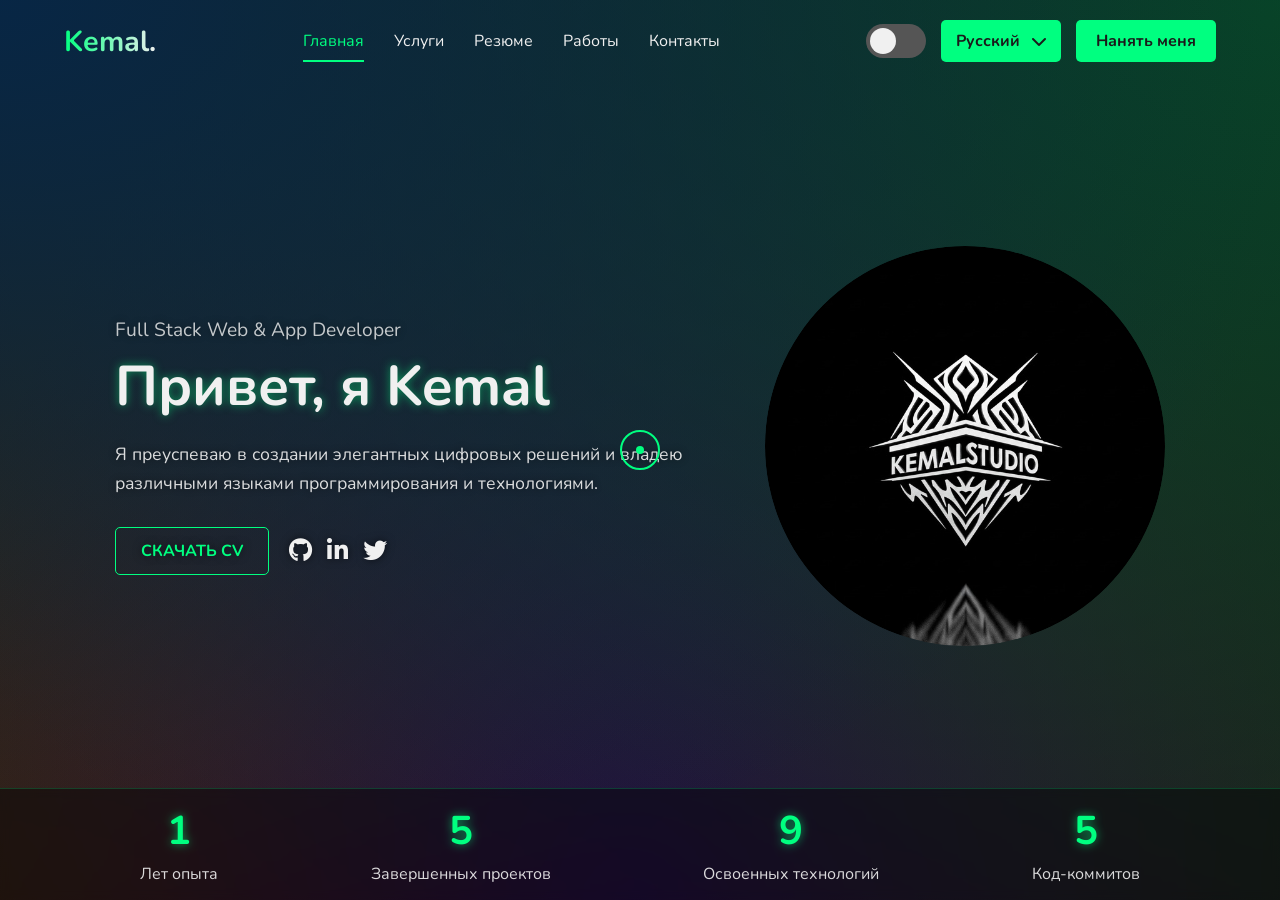
==== index.html @ 7f377d28 "1.46" ====
<!DOCTYPE html>
<html lang="ru">

<head>
    <meta charset="UTF-8">
    <meta name="viewport" content="width=device-width, initial-scale=1.0">
    <title data-i18n-key="page_title">Kemal Portfolio</title>
    <link rel="stylesheet" href="index.css">
    <link rel="stylesheet" href="https://cdnjs.cloudflare.com/ajax/libs/font-awesome/6.0.0-beta3/css/all.min.css">
    <link rel="stylesheet" href="https://cdn.jsdelivr.net/gh/devicons/devicon@v2.15.1/devicon.min.css">
</head>

<body class="dark-theme">

    <!-- Элемент для анимации пер   -->
    <div id="page-transition-overlay">
        <div class="loader"></div>
    </div>

    <div class="cursor-dot"></div>
    <div class="cursor-outline"></div>
    <header class="header">
        <div class="logo">
            Kemal.
        </div>
        <nav class="nav">
            <ul>
                <li><a href="#home" data-i18n-key="nav_home"></a></li>
                <li><a href="#services" data-i18n-key="nav_services"></a></li>
                <li><a href="#resume" data-i18n-key="nav_resume"></a></li>
                <li><a href="#work" data-i18n-key="nav_work"></a></li>
                <li><a href="#contact" data-i18n-key="nav_contact"></a></li>
            </ul>
        </nav>
        <div class="header-actions">
            <label class="theme-switch" for="theme-toggle-checkbox">
                <input type="checkbox" id="theme-toggle-checkbox" aria-label="Toggle theme">
                <span class="slider round"></span>
            </label>
            <div class="language-selector custom-language-selector">
                <div class="selected-language">
                    <span id="selected-lang-text">Русский</span>
                    <i class="fas fa-chevron-down arrow"></i>
                </div>
                <div class="language-options">
                    <div class="language-option" data-value="ru">Русский</div>
                    <div class="language-option" data-value="en">English</div>
                    <div class="language-option" data-value="tk">Türkmen</div>
                </div>
            </div>
            <select id="language-switcher" style="display: none;">
                <option value="ru">Русский</option>
                <option value="en">English</option>
                <option value="tk">Türkmen</option>
            </select>
            <button class="hire-me-btn" data-i18n-key="hire_me_btn"></button>
        </div>
    </header>

    <div id="content-wrapper">
        <!-- Home Section -->
        <section id="home" class="page-section active">
            <div class="hero-content">
                <p class="subtitle" data-i18n-key="home_subtitle"></p>
                <h1 class="title" data-i18n-key="home_title_part1">
                    <br><span class="highlight" data-i18n-key="home_title_part2"></span>
                </h1>
                <p class="description" data-i18n-key="home_description"></p>
                <div class="cta-links">
                    <a href="#" class="btn download-cv" data-i18n-key="download_cv_btn">
                        <i class="fas fa-download"></i>
                    </a>
                    <div class="social-icons">
                        <a href="#" aria-label="Github"><i class="fab fa-github"></i></a>
                        <a href="#" aria-label="LinkedIn"><i class="fab fa-linkedin-in"></i></a>
                        <a href="#" aria-label="Twitter"><i class="fab fa-twitter"></i></a>
                    </div>
                </div>
            </div>
            <div class="hero-image-container">
                <div class="rotating-border"></div>
                <div class="rotating-border-inner"></div>
                <img src="/images/Kemalstudio.jpg" alt="Атаев Кемал" class="hero-image">
            </div>
        </section>

        <!-- Stats Section -->
        <section class="stats-section">
            <div class="stat-item">
                <span class="stat-number" data-target="1">0</span>
                <span class="stat-label" data-i18n-key="stats_years_experience"></span>
            </div>
            <div class="stat-item">
                <span class="stat-number" data-target="9">0</span>
                <span class="stat-label" data-i18n-key="stats_projects_completed"></span>
            </div>
            <div class="stat-item">
                <span class="stat-number" data-target="18">0</span>
                <span class="stat-label" data-i18n-key="stats_technologies_mastered"></span>
            </div>
            <div class="stat-item">
                <span class="stat-number" data-target="9">0</span>
                <span class="stat-label" data-i18n-key="stats_code_commits"></span>
            </div>
        </section>

        <!-- Services Section -->
        <section id="services" class="page-section">
            <h2 class="section-title" data-i18n-key="my_skills_title"></h2>
            <div class="services-grid">
                <div class="service-card">
                    <div class="service-header">
                        <span class="service-number">01</span>
                        <div class="service-icon-wrapper">
                            <i class="fas fa-arrow-right service-arrow"></i>
                            <i class="fas fa-circle service-circle"></i>
                        </div>
                    </div>
                    <h3 class="service-title" data-i18n-key="service_frontend_dev_title"></h3>
                    <p class="service-description" data-i18n-key="service_frontend_dev_description"></p>
                </div>
                <div class="service-card">
                    <div class="service-header">
                        <span class="service-number">02</span>
                        <div class="service-icon-wrapper">
                            <i class="fas fa-arrow-right service-arrow"></i>
                            <i class="fas fa-circle service-circle"></i>
                        </div>
                    </div>
                    <h3 class="service-title" data-i18n-key="service_backend_dev_title"></h3>
                    <p class="service-description" data-i18n-key="service_backend_dev_description"></p>
                </div>
                <div class="service-card">
                    <div class="service-header">
                        <span class="service-number">03</span>
                        <div class="service-icon-wrapper">
                            <i class="fas fa-arrow-right service-arrow"></i>
                            <i class="fas fa-circle service-circle"></i>
                        </div>
                    </div>
                    <h3 class="service-title" data-i18n-key="service_app_dev_title"></h3>
                    <p class="service-description" data-i18n-key="service_app_dev_description"></p>
                </div>
            </div>
        </section>

        <!-- Resume Section -->
        <section id="resume" class="page-section">
            <div class="resume-content">
                <div class="resume-sidebar">
                    <h2 class="sidebar-title" data-i18n-key="resume_why_hire_me_title"></h2>
                    <p class="sidebar-description" data-i18n-key="resume_why_hire_me_description"></p>
                    <div class="resume-tabs">
                        <button class="resume-tab-btn active" data-tab="experience"
                            data-i18n-key="resume_tab_experience"></button>
                        <button class="resume-tab-btn" data-tab="education"
                            data-i18n-key="resume_tab_education"></button>
                        <button class="resume-tab-btn" data-tab="skills" data-i18n-key="resume_tab_skills"></button>
                        <button class="resume-tab-btn" data-tab="about" data-i18n-key="resume_tab_about_me"></button>
                    </div>
                </div>
                <div class="resume-details">
                    <h2 class="details-title" data-i18n-key="resume_experience_title"></h2>
                    <p class="details-description" data-i18n-key="resume_experience_description"></p>
                    <div id="experience-content" class="tab-content active">
                        <div class="timeline">
                            <div class="timeline-item">
                                <span class="timeline-date">2024</span>
                                <h3 class="timeline-title" data-i18n-key="exp_frontend_dev_title"></h3>
                                <p class="timeline-company" data-i18n-key="exp_frontend_dev_company"></p>
                            </div>
                            <div class="timeline-item">
                                <span class="timeline-date">2024 - 2025</span>
                                <h3 class="timeline-title" data-i18n-key="exp_backend_dev_title"></h3>
                                <p class="timeline-company" data-i18n-key="exp_backend_dev_company"></p>
                            </div>
                            <div class="timeline-item">
                                <span class="timeline-date">2025</span>
                                <h3 class="timeline-title" data-i18n-key="exp_fullstack_dev_title"></h3>
                                <p class="timeline-company" data-i18n-key="exp_fullstack_dev_company"></p>
                            </div>
                        </div>
                    </div>
                    <div id="education-content" class="tab-content">
                        <div class="timeline">
                        </div>
                    </div>
                    <div id="skills-content" class="tab-content">
                        <section class="tech-stack-section">
                            <details open>
                                <summary data-i18n-key="skills_frontend">
                                    <i class="fas fa-caret-down"></i> Frontend Development
                                </summary>
                                <div class="badges-container">
                                    <span class="tech-badge html-badge"><i class="devicon-html5-plain"></i> HTML5</span>
                                    <span class="tech-badge css-badge"><i class="devicon-css3-plain"></i> CSS3</span>
                                    <span class="tech-badge sass-badge"><i class="devicon-sass-original"></i> Sass</span>
                                    <span class="tech-badge js-badge"><i class="devicon-javascript-plain"></i> JavaScript</span>
                                    <span class="tech-badge jquery-badge"><i class="devicon-jquery-plain"></i> jQuery</span>
                                    <span class="tech-badge bootstrap-badge"><i class="devicon-bootstrap-plain"></i> Bootstrap</span>
                                    <span class="tech-badge chartjs-badge">Chart.js</span>
                                    <span class="tech-badge alpinejs-badge"><i class="devicon-alpinejs-original"></i> Alpine.js</span>
                                </div>
                            </details>

                            <details open>
                                <summary data-i18n-key="skills_backend">
                                    <i class="fas fa-caret-down"></i> Backend & Databases
                                </summary>
                                <div class="badges-container">
                                    <span class="tech-badge php-badge"><i class="devicon-php-plain"></i> PHP</span>
                                    <span class="tech-badge laravel-badge"><i class="devicon-laravel-plain"></i> Laravel</span>
                                    <span class="tech-badge blade-badge"><i class="devicon-blade-plain"></i> Blade</span>
                                    <span class="tech-badge mysql-badge"><i class="devicon-mysql-plain"></i> MySQL</span>
                                    <span class="tech-badge postgresql-badge"><i class="devicon-postgresql-plain"></i> PostgreSQL</span>
                                    <span class="tech-badge python-badge"><i class="devicon-python-plain"></i> Python</span>
                                </div>
                            </details>

                            <details open>
                                <summary data-i18n-key="skills_mobile">
                                    <i class="fas fa-caret-down"></i> Mobile App Development
                                </summary>
                                <div class="badges-container">
                                    <span class="tech-badge flutter-badge"><i class="devicon-flutter-plain"></i> Flutter</span>
                                    <span class="tech-badge dart-badge"><i class="devicon-dart-plain"></i> Dart</span>
                                    <span class="tech-badge android-studio-badge"><i class="devicon-androidstudio-plain"></i> Android Studio</span>
                                </div>
                            </details>

                            <details open>
                                <summary data-i18n-key="skills_tools">
                                    <i class="fas fa-caret-down"></i> Tools & Environment
                                </summary>
                                <div class="badges-container">
                                    <span class="tech-badge github-badge"><i class="devicon-github-original"></i> GitHub</span>
                                    <span class="tech-badge figma-badge"><i class="devicon-figma-plain"></i> Figma</span>
                                    <span class="tech-badge xampp-badge"><i class="devicon-xampp-plain"></i> XAMPP</span>
                                    <span class="tech-badge phpmyadmin-badge">phpMyAdmin</span>
                                    <span class="tech-badge postman-badge"><i class="devicon-postman-plain"></i> Postman</span>
                                    <span class="tech-badge env-badge">.env</span>
                                    <span class="tech-badge json-badge">JSON</span>
                                </div>
                            </details>
                        </section>
                        <!-- === END OF UPDATED SECTION === -->
                    </div>
                    <div id="about-content" class="tab-content">
                        <div class="about-info-grid">
                            <div class="info-pair">
                                <span class="info-label" data-i18n-key="about_name_label"></span>
                                <span class="info-value">Атаев Кемал</span>
                            </div>
                            <div class="info-pair">
                                <span class="info-label" data-i18n-key="about_phone_label"></span>
                                <span class="info-value" data-i18n-key="about_phone_value"></span>
                            </div>
                            <div class="info-pair">
                                <span class="info-label" data-i18n-key="about_experience_label"></span>
                                <span class="info-value" data-i18n-key="about_experience_value"></span>
                            </div>
                            <div class="info-pair">
                                <span class="info-label" data-i18n-key="about_skype_label"></span>
                                <span class="info-value">
                                    kemalatayew913@outlook.com
                                </span>
                            </div>
                            <div class="info-pair">
                                <span class="info-label" data-i18n-key="about_nationality_label"></span>
                                <span class="info-value" data-i18n-key="about_nationality_value"></span>
                            </div>
                            <div class="info-pair">
                                <span class="info-label" data-i18n-key="about_email_label"></span>
                                <span class="info-value">kemalatayew913@gmail.com</span>
                            </div>
                            <div class="info-pair">
                                <span class="info-label" data-i18n-key="about_freelance_label"></span>
                                <span class="info-value" data-i18n-key="about_freelance_value_unavailable"></span>
                            </div>
                            <div class="info-pair">
                                <span class="info-label" data-i18n-key="about_languages_label"></span>
                                <span class="info-value" data-i18n-key="about_languages_value"></span>
                            </div>
                        </div>
                    </div>
                </div>
            </div>
        </section>

        <!-- Work Section -->
        <section id="work" class="page-section">
            <div class="project-showcase-background">
                <img id="project-bg-image" src="" alt="Project Background">
            </div>
            <h2 class="section-title" data-i18n-key="work_title"></h2>

            <div class="project-showcase-wrapper">
                <div class="project-showcase-content">

                    <div id="project-info-card" class="project-info-card">
                        <div class="project-number" id="project-number"></div>
                        <h3 class="project-main-title" id="project-title"></h3>
                        <p class="project-main-description" id="project-description"></p>
                        <p class="project-main-tech" id="project-tech"></p>
                        <div class="project-main-links">
                            <a id="project-live-link" href="#" class="project-link-btn" aria-label="Live Demo"
                                target="_blank">
                                <i class="fas fa-external-link-alt"></i>
                            </a>
                            <a id="project-github-link" href="#" class="project-link-btn" aria-label="GitHub"
                                target="_blank">
                                <i class="fab fa-github"></i>
                            </a>
                        </div>
                    </div>

                    <div id="project-slider" class="work-project-slider">
                        <div class="slider-header">
                            <div class="slider-header-dots">
                                <span class="slider-header-dot red"></span>
                                <span class="slider-header-dot yellow"></span>
                                <span class="slider-header-dot green"></span>
                            </div>
                            <div class="slider-zoom-controls">
                                <button class="zoom-btn zoom-out" aria-label="Уменьшить">-</button>
                                <button class="zoom-btn zoom-in" aria-label="Увеличить">+</button>
                            </div>
                        </div>
                        <div class="slider-image-wrapper">
                            <img id="project-main-image" src="" alt="Превью проекта" data-zoom="1">
                        </div>
                    </div>

                </div>

                <div class="project-navigation">
                    <button class="project-nav-btn prev-project" aria-label="Previous Project">
                        <i class="fas fa-chevron-left"></i>
                    </button>
                    <ul id="project-selector" class="project-selector">
                        <!-- Сюда будут добавлены названия проектов -->
                    </ul>
                    <button class="project-nav-btn next-project" aria-label="Next Project">
                        <i class="fas fa-chevron-right"></i>
                    </button>
                </div>
            </div>
        </section>

        <!-- Contact Section -->
        <section id="contact" class="page-section">
            <h2 class="section-title" data-i18n-key="contact_title"></h2>
            <div class="contact-grid">
                <form id="contact-form" class="contact-form" action="https://formspree.io/f/xrbazalk" method="POST">
                    <div class="form-row">
                        <input type="text" name="Имя" placeholder="Имя" data-i18n-key="form_firstname_placeholder"
                            required>
                        <input type="text" name="Фамилия" placeholder="Фамилия"
                            data-i18n-key="form_lastname_placeholder" required>
                    </div>
                    <div class="form-row">
                        <input type="email" name="Email" placeholder="Email адрес"
                            data-i18n-key="form_email_placeholder" required>
                        <input type="tel" name="Телефон" placeholder="Номер телефона"
                            data-i18n-key="form_phone_placeholder">
                    </div>
                    <select name="Услуга" class="form-select" required>
                        <option value="" disabled selected data-i18n-key="form_select_service">Выберите услугу</option>
                        <option value="backend_developer">Backend Developer</option>
                        <option value="frontend_developer">Frontend Developer</option>
                        <option value="app_developer">App Developer</option>
                        <option value="full_stack_developer">Full Stack Developer</option>
                    </select>
                    <textarea name="Сообщение" placeholder="Напишите ваше сообщение здесь." rows="5"
                        data-i18n-key="form_message_placeholder" required></textarea>
                    <button type="submit" class="send-message-btn" data-i18n-key="form_send_message_btn">Отправить
                        сообщение</button>
                </form>

                <div class="contact-info">
                    <div class="info-block">
                        <i class="fas fa-phone-alt"></i>
                        <div>
                            <span data-i18n-key="contact_phone_label">Телефон</span>
                            <p data-i18n-key="contact_phone_value">+99364005374</p>
                        </div>
                    </div>
                    <div class="info-block">
                        <i class="fas fa-envelope"></i>
                        <div>
                            <span data-i18n-key="contact_email_label">Email</span>
                            <p data-i18n-key="contact_email_value">kemalatayew913@gmail.com</p>
                        </div>
                    </div>
                    <div class="info-block">
                        <i class="fas fa-map-marker-alt"></i>
                        <div>
                            <span data-i18n-key="contact_address_label">Адрес</span>
                            <p data-i18n-key="contact_address_value">Ашхабад, Туркменистан</p>
                        </div>
                    </div>
                    <div class="info-block">
                        <i class="fab fa-telegram-plane"></i>
                        <div>
                            <span data-i18n-key="contact_telegram_label">Telegram</span>
                            <p>@kemal_studio</p>
                        </div>
                    </div>
                    <div class="info-block">
                        <i class="fab fa-whatsapp"></i>
                        <div>
                            <span data-i18n-key="contact_teams_label">Whatsapp</span>
                            <p>+99364005374</p>
                        </div>
                    </div>
                </div>
            </div>
            <p id="form-status"></p>
        </section>
    </div>

    <script src="index.js"></script>

    <script>
        document.addEventListener('DOMContentLoaded', function () {
            const form = document.getElementById('contact-form');
            async function handleSubmit(event) {
                event.preventDefault();
                const data = new FormData(event.target);
                const url = event.target.action;
                navigator.sendBeacon(url, data);
                form.reset();
                window.location.href = 'success.html';
            }
            if (form) {
                form.addEventListener("submit", handleSubmit);
            }
        });
    </script>
</body>

</html>
---- index.css ----
@import url('https://fonts.googleapis.com/css2?family=Nunito:wght@400;700;800&display=swap');

:root {
    /* Dark Theme */
    --bg-color-dark: #1a1a1a;
    --text-color-dark: #f0f0f0;
    --highlight-color-dark: #00ff80;
    --card-bg-dark: #2a2a2a;
    --border-color-dark: rgba(0, 255, 128, 0.2);
    --input-bg-dark: #333;
    --input-border-dark: #555;
    --placeholder-color-dark: #aaa;
    --shadow-color-dark: rgba(0, 0, 0, 0.6);

    /* Light Theme */
    --bg-color-light: #f5f5f5;
    --text-color-light: #333;
    --highlight-color-light: #00b366;
    --card-bg-light: #e0e0e0;
    --border-color-light: rgba(0, 179, 102, 0.3);
    --input-bg-light: #f0f0f0;
    --input-border-light: #ccc;
    --placeholder-color-light: #666;
    --shadow-color-light: rgba(0, 0, 0, 0.2);

    /* Dynamic Variables */
    --bg-color: var(--bg-color-dark);
    --text-color: var(--text-color-dark);
    --highlight-color: var(--highlight-color-dark);
    --card-bg: var(--card-bg-dark);
    --border-color: var(--border-color-dark);
    --input-bg: var(--input-bg-dark);
    --input-border: var(--input-border-dark);
    --placeholder-color: var(--placeholder-color-dark);
    --shadow-color: var(--shadow-color-dark);
}

body.light-theme {
    --bg-color: var(--bg-color-light);
    --text-color: var(--text-color-light);
    --highlight-color: var(--highlight-color-light);
    --card-bg: var(--card-bg-light);
    --border-color: var(--border-color-light);
    --input-bg: var(--input-bg-light);
    --input-border: var(--input-border-light);
    --placeholder-color: var(--placeholder-color-light);
    --shadow-color: var(--shadow-color-light);
}

* {
    margin: 0;
    padding: 0;
    box-sizing: border-box;
    cursor: none;
}

html,
body {
    height: 100%;
    font-family: 'Nunito', sans-serif;
    background-color: var(--bg-color);
    color: var(--text-color);
    overflow-x: hidden; /* Запрещает горизонтальную прокрутку, но разрешает вертикальную */
    transition: background-color 0.5s ease, color 0.5s ease;
    background-image:
        radial-gradient(at 0% 0%, hsl(210, 80%, 15%) 0px, transparent 50%),
        radial-gradient(at 100% 0%, hsl(150, 80%, 15%) 0px, transparent 50%),
        radial-gradient(at 50% 100%, hsl(270, 80%, 15%) 0px, transparent 50%),
        radial-gradient(at 20% 80%, hsl(30, 80%, 15%) 0px, transparent 50%);
    background-size: 150% 150%, 180% 180%, 160% 160%, 170% 170%;
    background-position: 0% 0%, 100% 0%, 50% 100%, 20% 80%;
    background-repeat: no-repeat;
    animation: moveBackground 40s infinite alternate ease-in-out;
}

body.light-theme {
    background-image:
        radial-gradient(at 0% 0%, hsl(200, 50%, 85%) 0px, transparent 50%),
        radial-gradient(at 100% 0%, hsl(100, 50%, 85%) 0px, transparent 50%),
        radial-gradient(at 50% 100%, hsl(20, 50%, 85%) 0px, transparent 50%),
        radial-gradient(at 20% 80%, hsl(150, 50%, 85%) 0px, transparent 50%);
}

@keyframes moveBackground {
    0% {
        background-position: 0% 0%, 100% 0%, 50% 100%, 20% 80%;
    }

    50% {
        background-position: 60% 30%, 30% 90%, 80% 20%, 5% 50%;
    }

    100% {
        background-position: 0% 0%, 100% 0%, 50% 100%, 20% 80%;
    }
}

.cursor-dot,
.cursor-outline {
    pointer-events: none;
    position: fixed;
    top: 50%;
    left: 50%;
    transform: translate(-50%, -50%);
    border-radius: 50%;
    opacity: 1;
    z-index: 10000;
    transition: opacity 0.3s ease-in-out, transform 0.2s ease-in-out;
}

.cursor-dot {
    width: 8px;
    height: 8px;
    background-color: var(--highlight-color);
}

.cursor-outline {
    width: 40px;
    height: 40px;
    border: 2px solid var(--highlight-color);
}

body {
    display: flex;
    flex-direction: column;
}

.header {
    display: flex;
    justify-content: space-between;
    align-items: center;
    padding: 20px 5%;
    width: 100%;
    z-index: 1000;
}

.logo {
    font-size: 1.8em;
    font-weight: bold;
    background: linear-gradient(90deg, var(--highlight-color), var(--text-color), var(--highlight-color));
    background-size: 200% 100%;
    -webkit-background-clip: text;
    -webkit-text-fill-color: transparent;
    animation: gradient-flow 5s linear infinite;
    transition: transform 0.3s ease;
}

.logo:hover {
    transform: scale(1.1);
}

@keyframes gradient-flow {
    0% {
        background-position: 200% 0;
    }

    100% {
        background-position: -200% 0;
    }
}

.nav ul {
    list-style: none;
    display: flex;
    gap: 30px;
}

.nav a {
    color: var(--text-color);
    text-decoration: none;
    font-size: 1em;
    padding: 5px 0;
    position: relative;
    transition: color 0.3s ease;
}

.nav a::after {
    content: '';
    position: absolute;
    left: 0;
    bottom: -5px;
    width: 0;
    height: 2px;
    background-color: var(--highlight-color);
    transition: width 0.3s ease;
}

.nav a:hover::after,
.nav a.active-link::after {
    width: 100%;
}

.nav a:hover,
.nav a.active-link {
    color: var(--highlight-color);
}

.header-actions {
    display: flex;
    align-items: center;
    gap: 15px;
}

.theme-switch {
    position: relative;
    display: inline-block;
    width: 60px;
    height: 34px;
}

.theme-switch input {
    opacity: 0;
    width: 0;
    height: 0;
}

.slider {
    position: absolute;
    cursor: pointer;
    top: 0;
    left: 0;
    right: 0;
    bottom: 0;
    background-color: var(--input-border);
    transition: .4s;
    border-radius: 34px;
}

.slider:before {
    position: absolute;
    content: "";
    height: 26px;
    width: 26px;
    left: 4px;
    bottom: 4px;
    background-color: var(--text-color);
    transition: .4s;
    border-radius: 50%;
}

input:checked+.slider {
    background-color: var(--highlight-color);
}

input:focus+.slider {
    box-shadow: 0 0 1px var(--highlight-color);
}

input:checked+.slider:before {
    transform: translateX(26px);
    background-color: var(--bg-color);
}

.custom-language-selector {
    position: relative;
    width: 120px;
    font-family: inherit;
}

.selected-language {
    background-color: var(--highlight-color);
    color: var(--bg-color);
    padding: 10px 15px;
    border-radius: 5px;
    cursor: pointer;
    display: flex;
    justify-content: space-between;
    align-items: center;
    transition: background-color 0.3s ease;
    border: none;
    font-weight: bold;
    height: 42px;
    font-size: 1em;
}

.selected-language .arrow {
    transition: transform 0.3s ease;
    color: var(--bg-color);
}

.custom-language-selector.open .selected-language .arrow {
    transform: rotate(180deg);
}

.language-options {
    position: absolute;
    top: 110%;
    left: 0;
    right: 0;
    background-color: var(--card-bg);
    border-radius: 5px;
    border: 1px solid var(--border-color);
    z-index: 100;
    overflow: hidden;
    max-height: 0;
    opacity: 0;
    transform: translateY(-10px);
    transition: max-height 0.4s ease, opacity 0.4s ease, transform 0.4s ease;
}

.custom-language-selector.open .language-options {
    max-height: 200px;
    opacity: 1;
    transform: translateY(0);
}

.language-option {
    padding: 10px 15px;
    cursor: pointer;
    transition: background-color 0.3s ease;
    color: var(--text-color);
}

.language-option:hover {
    background-color: var(--input-bg);
    color: var(--highlight-color);
}

.hire-me-btn {
    background-color: var(--highlight-color);
    color: var(--bg-color);
    border: none;
    padding: 10px 20px;
    border-radius: 5px;
    cursor: pointer;
    font-weight: bold;
    transition: background-color 0.3s ease, transform 0.2s ease, box-shadow 0.3s ease, color 0.3s ease;
    height: 42px;
    display: flex;
    align-items: center;
    justify-content: center;
    font-family: inherit;
    font-size: 1em;
}

.hire-me-btn:hover {
    background-color: #00cc66;
    transform: translateY(-2px);
    box-shadow: 0 4px 15px rgba(0, 255, 128, 0.4);
}

#content-wrapper {
    position: relative;
    flex-grow: 1;
    display: flex;
    justify-content: center;
    align-items: center;
    overflow-y: auto; /* Добавляет вертикальную прокрутку, только когда контент не помещается */
    overflow-x: hidden;
    padding-bottom: 90px;
}

.page-section {
    position: absolute;
    width: 100%;
    height: 100%;
    display: none;
    justify-content: center;
    align-items: center;
    padding: 0 5%;
    opacity: 0;
}

.page-section.active {
    display: flex;
    opacity: 1;
    animation: fadeInContent 0.5s ease forwards;
}

@keyframes fadeInContent {
    from {
        opacity: 0;
    }

    to {
        opacity: 1;
    }
}

#home {
    gap: 50px;
}

.hero-content {
    flex: 1;
    max-width: 600px;
    text-shadow: 0 0 8px var(--shadow-color);
}

.subtitle {
    font-size: 1.2em;
    color: var(--text-color);
    margin-bottom: 10px;
    opacity: 0.8;
}

.title {
    font-size: 3.5em;
    font-weight: bold;
    line-height: 1.2;
    margin-bottom: 20px;
    text-shadow: 0 0 10px rgba(0, 255, 128, 0.5);
}

.title .highlight {
    color: var(--highlight-color);
}

.description {
    font-size: 1.1em;
    line-height: 1.6;
    color: var(--text-color);
    margin-bottom: 30px;
    opacity: 0.9;
}

.cta-links {
    display: flex;
    align-items: center;
    gap: 20px;
}

.btn {
    display: inline-flex;
    align-items: center;
    padding: 12px 25px;
    background-color: transparent;
    border: 1px solid var(--highlight-color);
    color: var(--highlight-color);
    text-decoration: none;
    border-radius: 5px;
    font-weight: bold;
    transition: background-color 0.3s ease, color 0.3s ease, box-shadow 0.3s ease;
}

.btn:hover {
    background-color: var(--highlight-color);
    color: var(--bg-color);
    box-shadow: 0 4px 15px rgba(0, 255, 128, 0.4);
}

.btn i {
    margin-left: 10px;
}

.social-icons {
    display: flex;
    gap: 15px;
}

.social-icons a {
    color: var(--text-color);
    font-size: 1.5em;
    transition: color 0.3s ease, transform 0.2s ease;
}

.social-icons a:hover {
    color: var(--highlight-color);
    transform: translateY(-3px);
}

.hero-image-container {
    position: relative;
    width: 400px;
    height: 400px;
    border-radius: 50%;
    display: flex;
    justify-content: center;
    align-items: center;
    overflow: hidden;
    animation: pulse-shadow 4s infinite ease-in-out;
}

@keyframes pulse-shadow {
    0% {
        box-shadow: 0 0 30px rgba(0, 255, 128, 0.4);
    }

    50% {
        box-shadow: 0 0 50px rgba(0, 255, 128, 0.7);
    }

    100% {
        box-shadow: 0 0 30px rgba(0, 255, 128, 0.4);
    }
}

.hero-image {
    width: 100%;
    height: 100%;
    object-fit: cover;
    border-radius: 50%;
    display: block;
}

.rotating-border,
.rotating-border-inner {
    position: absolute;
    top: 50%;
    left: 50%;
    border-radius: 50%;
    border: 2px dashed var(--highlight-color);
    z-index: -1;
    animation: rotate 10s linear infinite;
}

.rotating-border {
    width: calc(100% + 20px);
    height: calc(100% + 20px);
    transform: translate(-50%, -50%);
}

.rotating-border-inner {
    width: calc(100% + 40px);
    height: calc(100% + 40px);
    transform: translate(-50%, -50%);
    animation-direction: reverse;
    animation-duration: 12s;
    opacity: 0.7;
}

@keyframes rotate {
    from {
        transform: translate(-50%, -50%) rotate(0deg);
    }

    to {
        transform: translate(-50%, -50%) rotate(360deg);
    }
}

.stats-section {
    display: flex;
    justify-content: space-around;
    padding: 5px 5%;
    width: 100%;
    background-color: rgba(0, 0, 0, 0.4);
    backdrop-filter: blur(5px);
    border-top: 1px solid var(--border-color);
    position: absolute;
    bottom: 0;
    left: 0;
    z-index: 100;
    transition: opacity 0.4s ease;
}

body.light-theme .stats-section {
    background-color: rgba(255, 255, 255, 0.6);
    box-shadow: 0 -2px 10px rgba(0, 0, 0, 0.1);
}

.stat-item {
    text-align: center;
    position: relative;
    padding: 10px;
}

.stat-item::after {
    position: absolute;
    right: -25px;
    top: 50%;
    transform: translateY(-50%);
    width: 5px;
    height: 5px;
    background-color: var(--highlight-color);
    border-radius: 50%;
    opacity: 0.7;
}

.stat-item:last-child::after {
    display: none;
}

.stat-number {
    font-size: 2.5em;
    font-weight: bold;
    color: var(--highlight-color);
    display: block;
    margin-bottom: 5px;
    text-shadow: 0 0 10px rgba(0, 255, 128, 0.6);
}

body.light-theme .stat-number {
    text-shadow: 0 0 8px rgba(0, 179, 102, 0.4);
}

.stat-label {
    font-size: 1em;
    color: var(--text-color);
    opacity: 0.9;
}

#services {
    flex-direction: column;
    padding-top: 30px;
}

.section-title {
    font-size: 2.8em;
    font-weight: 800;
    color: var(--highlight-color);
    margin-bottom: 60px;
    text-shadow: 0 0 10px rgba(0, 255, 128, 0.5);
}

body.light-theme .section-title {
    text-shadow: 0 0 8px rgba(0, 179, 102, 0.3);
}

.services-grid {
    display: grid;
    grid-template-columns: repeat(auto-fit, minmax(280px, 1fr));
    gap: 30px;
    max-width: 1200px;
    width: 100%;
}

.service-card {
    background-color: var(--card-bg);
    padding: 30px;
    border-radius: 10px;
    box-shadow: 0 5px 20px rgba(0, 0, 0, 0.3);
    transition: transform 0.3s ease, background-color 0.3s ease, box-shadow 0.3s ease;
    cursor: pointer;
    border: 1px solid transparent;
}

body.light-theme .service-card {
    box-shadow: 0 3px 15px rgba(0, 0, 0, 0.1);
}

.service-card:hover {
    transform: translateY(-10px);
    border-color: var(--highlight-color);
    box-shadow: 0 8px 30px rgba(0, 255, 128, 0.4);
}

body.light-theme .service-card:hover {
    box-shadow: 0 8px 30px rgba(0, 179, 102, 0.3);
}

.service-header {
    display: flex;
    justify-content: space-between;
    align-items: center;
    margin-bottom: 20px;
}

.service-number {
    font-size: 2.5em;
    font-weight: bold;
    color: var(--highlight-color);
    opacity: 0.6;
    transition: opacity 0.3s ease;
}

.service-card:hover .service-number {
    opacity: 1;
}

.service-icon-wrapper {
    position: relative;
    width: 50px;
    height: 50px;
    background-color: var(--input-bg);
    border-radius: 50%;
    display: flex;
    justify-content: center;
    align-items: center;
    transition: background-color 0.3s ease;
}

.service-card:hover .service-icon-wrapper {
    background-color: var(--highlight-color);
}

.service-arrow,
.service-circle {
    position: absolute;
    font-size: 1.5em;
    color: var(--highlight-color);
    transition: transform 0.3s ease, opacity 0.3s ease, color 0.3s ease;
}

.service-circle {
    color: var(--bg-color);
    opacity: 0;
    transform: scale(0);
}

.service-card:hover .service-arrow {
    opacity: 0;
    transform: scale(0.5);
}

.service-card:hover .service-circle {
    opacity: 1;
    transform: scale(1);
}

.service-title {
    font-size: 1.8em;
    font-weight: bold;
    margin-bottom: 10px;
    color: var(--text-color);
    transition: color 0.3s ease;
}

.service-card:hover .service-title {
    color: var(--highlight-color);
}

.service-description {
    font-size: 1em;
    line-height: 1.5;
    color: var(--text-color);
    opacity: 0.8;
}

#resume {
    flex-direction: column;
    padding-top: 80px;
    justify-content: flex-start;
    align-items: flex-start;
}

.resume-content {
    display: flex;
    gap: 50px;
    width: 100%;
    max-width: 1200px;
    flex-wrap: wrap;
}

.resume-sidebar {
    flex: 0 0 300px;
    background-color: var(--card-bg);
    padding: 30px;
    border-radius: 10px;
    box-shadow: 0 5px 20px rgba(0, 0, 0, 0.3);
    position: sticky;
    top: 20px;
    height: fit-content;
    border: 1px solid var(--border-color);
}

body.light-theme .resume-sidebar {
    box-shadow: 0 3px 15px rgba(0, 0, 0, 0.1);
}

.sidebar-title {
    font-size: 1.8em;
    font-weight: bold;
    color: var(--highlight-color);
    margin-bottom: 15px;
}

.sidebar-description {
    font-size: 0.9em;
    line-height: 1.5;
    color: var(--text-color);
    opacity: 0.8;
    margin-bottom: 30px;
}

.resume-tabs {
    display: flex;
    flex-direction: column;
    gap: 10px;
}

.resume-tab-btn {
    background-color: var(--input-bg);
    color: var(--text-color);
    border: none;
    padding: 12px 20px;
    border-radius: 5px;
    font-family: 'Nunito', sans-serif;
    font-size: 1.1em;
    text-align: left;
    cursor: pointer;
    transition: background-color 0.3s ease, color 0.3s ease, transform 0.2s ease;
}

.resume-tab-btn:hover {
    background-color: var(--highlight-color);
    color: var(--bg-color);
    transform: translateX(5px);
}

.resume-tab-btn.active {
    background-color: var(--highlight-color);
    color: var(--bg-color);
    font-weight: bold;
}

.resume-details {
    flex: 1;
    min-width: 600px;
}

.details-title {
    font-size: 2.2em;
    font-weight: bold;
    color: var(--text-color);
    margin-bottom: 10px;
}

.details-description {
    font-size: 1em;
    line-height: 1.5;
    color: var(--text-color);
    opacity: 0.8;
    margin-bottom: 30px;
}

.tab-content {
    display: none;
    animation: fadeIn 0.5s ease-out forwards;
}

.tab-content.active {
    display: block;
}

@keyframes fadeIn {
    from {
        opacity: 0;
        transform: translateY(20px);
    }

    to {
        opacity: 1;
        transform: translateY(0);
    }
}

.timeline {
    position: relative;
    padding-left: 20px;
    border-left: 2px solid var(--highlight-color);
}

.timeline-item {
    background-color: var(--card-bg);
    padding: 20px;
    border-radius: 8px;
    margin-bottom: 20px;
    box-shadow: 0 3px 10px rgba(0, 0, 0, 0.2);
    position: relative;
    transition: transform 0.3s ease, box-shadow 0.3s ease;
}

.timeline-item:hover {
    transform: translateY(-5px);
    box-shadow: 0 5px 15px rgba(0, 255, 128, 0.3);
}

.timeline-item::before {
    content: '';
    position: absolute;
    left: -29px;
    top: 25px;
    width: 15px;
    height: 15px;
    background-color: var(--highlight-color);
    border-radius: 50%;
    border: 3px solid var(--bg-color);
}

.timeline-date {
    font-size: 0.9em;
    color: var(--highlight-color);
    margin-bottom: 5px;
    display: block;
}

.timeline-title {
    font-size: 1.3em;
    font-weight: bold;
    color: var(--text-color);
    margin-bottom: 5px;
}

.timeline-company {
    font-size: 0.95em;
    color: var(--text-color);
    opacity: 0.7;
}

/* === Стили для секции Tech Stack === */
.tech-stack-section {
    background-color: transparent; /* ПРОЗРАЧНЫЙ ФОН */
    color: var(--text-color);
    padding: 0; /* Убираем лишние отступы */
    border-radius: 8px;
    font-family: 'Nunito', sans-serif; /* ШРИФТ NUNITO */
}

.tech-stack-section details {
    margin-bottom: 1.5rem;
    background-color: rgba(0, 0, 0, 0.2); /* Легкий фон для читаемости */
    border-radius: 8px;
    border: 1px solid var(--border-color);
    padding: 1rem;
    transition: background-color 0.3s ease;
}
.tech-stack-section details:hover {
    background-color: rgba(0, 0, 0, 0.3);
}

body.light-theme .tech-stack-section details {
    background-color: rgba(255, 255, 255, 0.5);
}
body.light-theme .tech-stack-section details:hover {
    background-color: rgba(255, 255, 255, 0.8);
}

.tech-stack-section summary {
    color: var(--text-color);
    font-size: 1.2em; /* Увеличен шрифт */
    font-weight: 700; /* Более жирный шрифт */
    cursor: pointer;
    list-style: none;
    display: flex;
    align-items: center;
    transition: color 0.3s ease;
}

.tech-stack-section summary:hover {
    color: var(--highlight-color);
}

.tech-stack-section summary i {
    margin-right: 0.75rem; /* Увеличен отступ */
    font-size: 1.1em; /* Увеличен размер иконки */
    color: var(--highlight-color);
}

.badges-container {
    padding-top: 1.5rem; /* Увеличен отступ */
    display: flex;
    flex-wrap: wrap;
    gap: 0.85rem;
}

.tech-badge {
    display: inline-flex;
    align-items: center;
    padding: 6px 14px;
    border-radius: 6px;
    font-size: 0.9rem;
    font-weight: 700;
    text-transform: uppercase;
    color: #FFFFFF;
    transition: transform 0.2s ease, box-shadow 0.2s ease;
}

.tech-badge:hover {
    transform: translateY(-2px);
    box-shadow: 0 4px 10px rgba(0,0,0,0.4);
}

.tech-badge i {
    margin-right: 8px;
    font-size: 1.3em;
}

/* Цвета для бейджей (без изменений) */
.html-badge { background-color: #E44D26; }
.css-badge { background-color: #1572B6; }
.sass-badge { background-color: #CC6699; }
.js-badge { background-color: #F0DB4F; color: #000000; }
.jquery-badge { background-color: #0769AD; }
.bootstrap-badge { background-color: #7952B3; }
.chartjs-badge { background-color: #FF6384; }
.alpinejs-badge { background-color: #8BC0D0; color: #000000; }
.php-badge { background-color: #777BB4; }
.laravel-badge { background-color: #FF2D20; }
.blade-badge { background-color: #F7523F; }
.mysql-badge { background-color: #4479A1; }
.postgresql-badge { background-color: #336791; }
.python-badge { background-color: #3776AB; }
.flutter-badge { background-color: #02569B; }
.dart-badge { background-color: #0175C2; }
.android-studio-badge { background-color: #3DDC84; color: #000000; }
.github-badge { background-color: #181717; }
.figma-badge { background-color: #F24E1E; }
.xampp-badge { background-color: #FB7A24; }
.phpmyadmin-badge { background-color: #6C78AF; }
.postman-badge { background-color: #FF6C37; }
.env-badge { background-color: #7A7A7A; }
.json-badge { background-color: #000000; }


.about-info-grid {
    display: grid;
    grid-template-columns: 1fr 1fr;
    gap: 20px;
    margin-top: 20px;
}

.info-pair {
    display: flex;
    flex-direction: column;
    background-color: var(--card-bg);
    padding: 15px 20px;
    border-radius: 8px;
    box-shadow: 0 2px 8px rgba(0, 0, 0, 0.1);
    transition: background-color 0.3s ease;
}

.info-pair:hover {
    background-color: var(--input-bg);
}

.info-label {
    font-size: 0.9em;
    color: var(--highlight-color);
    margin-bottom: 5px;
}

.info-value {
    font-size: 1.1em;
    color: var(--text-color);
    font-weight: bold;
}


/* === НАЧАЛО НОВЫХ СТИЛЕЙ ДЛЯ СЕКЦИИ РАБОТЫ === */
#work {
    flex-direction: column;
    justify-content: flex-start; /* Изменено для лучшего контроля */
    align-items: center;
    padding-top: 30px; 
    padding-bottom: 30px;
    position: relative;
    overflow: hidden;
}

#work .section-title {
    margin-bottom: 20px;
    position: relative;
    z-index: 2;
    flex-shrink: 0; /* Не сжимать заголовок */
}

.project-showcase-background {
    position: absolute;
    top: -10%;
    left: -10%;
    width: 120%;
    height: 120%;
    z-index: 0;
    transition: opacity 0.5s ease-in-out;
}

.project-showcase-background img {
    width: 100%;
    height: 100%;
    object-fit: cover;
    filter: blur(15px) brightness(0.4);
    transform: scale(1.1);
}

.project-showcase-wrapper {
    position: relative;
    z-index: 1;
    width: 100%;
    max-width: 1400px;
    display: flex;
    flex-direction: column;
    align-items: center;
    flex-grow: 1; /* Занимает оставшееся место */
    justify-content: center; /* Центрирует контент внутри */
}

.project-showcase-content {
    display: flex;
    align-items: center;
    justify-content: center;
    gap: 30px; /* ИЗМЕНЕНО */
    width: 100%;
    margin-bottom: 40px;
}

/* Стили для "стеклянной" карточки с информацией */
.project-info-card {
    flex: 1;
    max-width: 450px; /* ИЗМЕНЕНО */
    padding: 30px;
    border-radius: 15px;
    background-color: rgba(42, 42, 42, 0.6);
    backdrop-filter: blur(12px);
    -webkit-backdrop-filter: blur(12px);
    border: 1px solid var(--border-color);
    box-shadow: 0 8px 32px 0 var(--shadow-color-dark);
    opacity: 1;
    transform: translateY(0);
    transition: opacity 0.3s ease-out, transform 0.3s ease-out;
}

body.light-theme .project-info-card {
    background-color: rgba(245, 245, 245, 0.6);
    border: 1px solid var(--border-color-light);
}

.project-info-card.is-changing {
    opacity: 0;
    transform: translateY(20px);
}

.project-number {
    font-size: 4em;
    font-weight: 800;
    color: transparent;
    -webkit-text-stroke: 1px var(--highlight-color);
    line-height: 1;
    margin-bottom: 10px;
    opacity: 0.7;
}

.project-main-title {
    font-size: 2.2em;
    font-weight: bold;
    color: var(--text-color);
    margin-bottom: 15px;
}

.project-main-description {
    font-size: 1.05em;
    line-height: 1.6;
    color: var(--text-color);
    opacity: 0.8;
    margin-bottom: 20px;
}

.project-main-tech {
    font-size: 1em;
    color: var(--highlight-color);
    font-weight: bold;
    margin-bottom: 30px;
    word-spacing: 5px;
}

.project-main-links {
    display: flex;
    gap: 20px;
}

.project-link-btn {
    width: 50px;
    height: 50px;
    border-radius: 50%;
    background-color: var(--input-bg);
    border: 1px solid var(--border-color);
    color: var(--highlight-color);
    display: flex;
    align-items: center;
    justify-content: center;
    font-size: 1.5em;
    transition: all 0.3s ease;
}

.project-link-btn:hover {
    background-color: var(--highlight-color);
    color: var(--bg-color);
    transform: translateY(-3px);
    box-shadow: 0 5px 15px rgba(0, 255, 128, 0.3);
}

.work-project-slider {
    flex: 1.5;
    max-width: 750px; /* ИЗМЕНЕНО */
    background-color: var(--card-bg);
    border-radius: 10px;
    padding: 15px;
    box-shadow: 0 10px 40px var(--shadow-color-dark);
    opacity: 1;
    transform: translateY(0);
    transition: all 0.5s cubic-bezier(0.68, -0.55, 0.27, 1.55);
}

.work-project-slider.is-changing {
    opacity: 0;
    transform: translateY(20px);
}

.slider-header {
    display: flex;
    align-items: center;
    justify-content: space-between;
    padding-bottom: 10px;
    border-bottom: 1px solid var(--border-color);
    margin-bottom: 10px;
}

.slider-header-dots { display: flex; gap: 8px; }
.slider-header-dot { width: 12px; height: 12px; border-radius: 50%; }
.slider-header-dot.red { background-color: #ff5f56; }
.slider-header-dot.yellow { background-color: #ffbd2e; }
.slider-header-dot.green { background-color: #27c93f; }
.slider-zoom-controls { display: flex; gap: 8px; }

.zoom-btn {
    background-color: var(--input-bg);
    color: var(--text-color);
    border: 1px solid var(--input-border);
    width: 28px;
    height: 28px;
    border-radius: 50%;
    font-size: 1.2em;
    font-weight: bold;
    display: flex;
    align-items: center;
    justify-content: center;
    cursor: pointer;
    transition: all 0.3s ease;
}

.zoom-btn:hover {
    background-color: var(--highlight-color);
    color: var(--bg-color);
    border-color: var(--highlight-color);
}

.slider-image-wrapper {
    width: 100%;
    height: 55vh; /* ИЗМЕНЕНО: Адаптивная высота */
    max-height: 480px; /* ИЗМЕНЕНО: Ограничение максимальной высоты */
    min-height: 300px; /* ИЗМЕНЕНО: Ограничение минимальной высоты */
    border-radius: 5px;
    overflow: auto;
    border: 1px solid var(--border-color);
    transition: all 0.5s ease-in-out;
}

.slider-image-wrapper img {
    width: 100%;
    display: block;
    transform-origin: top left;
    transition: transform 0.3s ease;
}

.work-project-slider.is-app {
    flex: 0 1 320px;
    max-width: 320px;
    max-height: 680px; /* Ограничение высоты */
    padding: 10px;
}

.work-project-slider.is-app .slider-image-wrapper {
    height: auto; /* Для мобильного вида высота авто */
    min-height: unset; /* Сбрасываем min-height */
    aspect-ratio: 11 / 20;
    border-radius: 30px;
    border: 8px solid var(--input-bg);
    box-shadow: inset 0 0 10px rgba(0,0,0,0.5);
}

.work-project-slider.is-app .slider-image-wrapper img {
    border-radius: 22px;
}

.project-navigation {
    display: flex;
    align-items: center;
    justify-content: center;
    gap: 20px;
    width: 100%;
    max-width: 1000px; /* Ограничиваем ширину для эстетики */
    padding: 10px;
    background-color: rgba(10, 10, 10, 0.5);
    border-radius: 10px;
    border: 1px solid var(--border-color);
    flex-shrink: 0; /* Не сжимать навигацию */
}

.project-nav-btn {
    background-color: transparent;
    border: 1px solid var(--border-color);
    color: var(--text-color);
    width: 45px;
    height: 45px;
    border-radius: 50%;
    font-size: 1.5em;
    display: flex;
    align-items: center;
    justify-content: center;
    transition: all 0.3s ease;
}

.project-nav-btn:hover {
    background-color: var(--highlight-color);
    color: var(--bg-color);
    transform: scale(1.1);
}

.project-selector {
    display: flex;
    list-style: none;
    gap: 15px;
    padding: 0;
    margin: 0;
    flex-grow: 1; /* Занимает доступное место */
    justify-content: center; /* Центрирует элементы */
}

.project-selector li {
    padding: 8px 15px;
    color: var(--text-color);
    opacity: 0.7;
    cursor: pointer;
    transition: all 0.3s ease;
    position: relative;
    border-radius: 5px;
    white-space: nowrap; /* Предотвращает перенос названий */
}

.project-selector li::after {
    content: '';
    position: absolute;
    bottom: 0;
    left: 50%;
    transform: translateX(-50%);
    width: 0;
    height: 2px;
    background-color: var(--highlight-color);
    transition: width 0.3s ease;
}

.project-selector li:hover,
.project-selector li.active {
    opacity: 1;
    color: var(--highlight-color);
}

.project-selector li.active::after {
    width: 50%;
}
/* === КОНЕЦ НОВЫХ СТИЛЕЙ ДЛЯ СЕКЦИИ РАБОТЫ === */


#contact {
    flex-direction: column;
    padding-top: 80px;
}

.contact-grid {
    display: flex;
    gap: 50px;
    width: 100%;
    max-width: 1200px;
    flex-wrap: wrap;
    justify-content: center;
}

.contact-form {
    flex: 1;
    min-width: 400px;
    background-color: var(--card-bg);
    padding: 40px;
    border-radius: 10px;
    box-shadow: 0 5px 20px rgba(0, 0, 0, 0.3);
    display: flex;
    flex-direction: column;
    gap: 20px;
    border: 1px solid var(--border-color);
}

.form-row {
    display: flex;
    gap: 20px;
}

.contact-form input,
.contact-form textarea,
.contact-form select {
    flex: 1;
    background-color: var(--input-bg);
    color: var(--text-color);
    border: 1px solid var(--input-border);
    padding: 12px 15px;
    border-radius: 5px;
    font-family: 'Nunito', sans-serif;
    font-size: 1em;
    transition: border-color 0.3s ease, background-color 0.3s ease;
}

.contact-form input::placeholder,
.contact-form textarea::placeholder {
    color: var(--placeholder-color);
}

.contact-form input:focus,
.contact-form textarea:focus,
.contact-form select:focus {
    outline: none;
    border-color: var(--highlight-color);
}

.form-select {
    appearance: none;
    -webkit-appearance: none;
    -moz-appearance: none;
    background-image: url('data:image/svg+xml;utf8,<svg fill="currentColor" viewBox="0 0 20 20" xmlns="http://www.w3.org/2000/svg"><path fill-rule="evenodd" d="M5.293 7.293a1 1 0 011.414 0L10 10.586l3.293-3.293a1 1 0 111.414 1.414l-4 4a1 1 0 01-1.414 0l-4-4a1 1 0 010-1.414z" clip-rule="evenodd"></path></svg>');
    background-repeat: no-repeat;
    background-position: right 15px center;
    background-size: 1em;
}

.send-message-btn {
    background-color: var(--highlight-color);
    color: var(--bg-color);
    border: none;
    padding: 15px 30px;
    border-radius: 5px;
    cursor: pointer;
    font-weight: bold;
    font-size: 1.1em;
    transition: background-color 0.3s ease, transform 0.2s ease, box-shadow 0.3s ease;
}

.send-message-btn:hover {
    background-color: #00cc66;
    transform: translateY(-2px);
    box-shadow: 0 4px 15px rgba(0, 255, 128, 0.4);
}

.contact-info {
    flex: 0 0 350px;
    display: flex;
    flex-direction: column;
    gap: 20px;
    background-color: var(--card-bg);
    padding: 30px;
    border-radius: 10px;
    box-shadow: 0 5px 20px rgba(0, 0, 0, 0.3);
    border: 1px solid var(--border-color);
}

.info-block {
    display: flex;
    align-items: center;
    gap: 15px;
    padding: 15px;
    background-color: var(--input-bg);
    border-radius: 8px;
    box-shadow: 0 2px 8px rgba(0, 0, 0, 0.1);
    transition: background-color 0.3s ease, transform 0.2s ease;
}

.info-block:hover {
    background-color: var(--highlight-color);
    color: var(--bg-color);
    transform: translateX(5px);
}

.info-block i {
    font-size: 1.8em;
    color: var(--highlight-color);
    transition: color 0.3s ease;
}

.info-block:hover i {
    color: var(--bg-color);
}

.info-block div {
    display: flex;
    flex-direction: column;
}

.info-block span {
    font-size: 0.9em;
    color: var(--text-color);
    opacity: 0.7;
    transition: color 0.3s ease;
}

.info-block:hover span {
    color: var(--bg-color);
}

.info-block p {
    font-size: 1.1em;
    font-weight: bold;
    color: var(--text-color);
    margin: 0;
    transition: color 0.3s ease;
}

.info-block:hover p {
    color: var(--bg-color);
}

/* === СТИЛИ ДЛЯ АНИМАЦИИ ПЕРЕХОДА === */
#page-transition-overlay {
    position: fixed;
    top: 0;
    left: 0;
    width: 100vw;
    height: 100vh;
    background-color: var(--bg-color);
    z-index: 9999;
    display: flex;
    align-items: center;
    justify-content: center;
    opacity: 0;
    pointer-events: none;
    transition: opacity 0.4s ease-in-out;
}

#page-transition-overlay.active {
    opacity: 1;
    pointer-events: auto;
}

.loader {
    width: 60px;
    height: 60px;
    border-radius: 50%;
    border: 5px solid var(--card-bg);
    border-top-color: var(--highlight-color);
    animation: spin 1s linear infinite;
}

@keyframes spin {
    to {
        transform: rotate(360deg);
    }
}

/* === КОНЕЦ СТИЛЕЙ ДЛЯ АНИМАЦИИ === */


@media (max-width: 1200px) {

    #home,
    #services,
    #resume,
    #work,
    #contact {
        padding-left: 3%;
        padding-right: 3%;
    }
}

@media (max-width: 1024px) {
    .page-section {
        position: relative; /* Меняем позиционирование для нормального потока документа */
        height: auto;
        min-height: 100%;
    }
    .page-section.active {
        display: flex;
    }
    #home {
        flex-direction: column;
        text-align: center;
        padding-top: 50px;
        height: auto;
        min-height: calc(100vh - 120px);
    }
    #work, #resume, #contact, #services {
        height: auto;
        padding-top: 50px;
        padding-bottom: 50px;
        align-items: center;
        position: relative;
    }


    .hero-content {
        margin-bottom: 30px;
    }

    .cta-links {
        justify-content: center;
    }

    .hero-image-container {
        width: 300px;
        height: 300px;
        margin-top: 30px;
    }

    .stats-section {
        flex-wrap: wrap;
        gap: 20px;
        justify-content: center;
        position: relative; /* Изменено с absolute */
        bottom: auto;
        left: auto;
    }

    .stat-item {
        flex-basis: 45%;
    }

    .stat-item::after {
        display: none;
    }

    #services {
        padding-top: 50px;
    }

    .services-grid {
        grid-template-columns: repeat(auto-fit, minmax(250px, 1fr));
    }

    .resume-content {
        flex-direction: column;
        align-items: center;
    }

    .resume-sidebar {
        width: 100%;
        max-width: 500px;
        position: static;
    }

    .resume-tabs {
        flex-direction: row;
        flex-wrap: wrap;
        justify-content: center;
        margin-top: 20px;
    }

    .resume-tab-btn {
        flex: 1 1 auto;
        text-align: center;
    }

    .resume-details {
        min-width: unset;
        width: 100%;
        max-width: 800px;
        margin-top: 30px;
    }

    .about-info-grid {
        grid-template-columns: 1fr;
    }
    
    .project-showcase-content {
        flex-direction: column;
        gap: 30px;
    }

    .project-info-card {
        max-width: 600px;
        width: 100%;
    }

    .work-project-slider {
        max-width: 600px;
        width: 100%;
    }

    .project-navigation {
        flex-wrap: wrap;
    }

    .project-selector {
        order: -1;
        width: 100%;
        justify-content: center;
        flex-wrap: wrap;
    }


    .contact-grid {
        flex-direction: column;
        align-items: center;
    }

    .contact-form,
    .contact-info {
        width: 100%;
        min-width: unset;
        max-width: 600px;
    }

    .form-row {
        flex-direction: column;
        gap: 15px;
    }
}

@media (max-width: 768px) {
    .header {
        flex-direction: column;
        gap: 15px;
        padding: 15px 3%;
    }

    .nav ul {
        gap: 20px;
        flex-wrap: wrap;
        justify-content: center;
    }

    .header-actions {
        margin-top: 10px;
        width: 100%;
        justify-content: center;
    }

    .title {
        font-size: 2.5em;
    }

    .description {
        font-size: 1em;
    }

    .stats-section {
        flex-direction: column;
        gap: 30px;
        padding: 20px 3%;
    }

    .stat-item {
        flex-basis: 100%;
    }

    .stat-item::after {
        display: none !important;
    }

    .section-title {
        font-size: 2.2em;
        margin-bottom: 40px;
    }
    
    #work .section-title {
        margin-bottom: 20px;
    }

    .resume-tabs {
        flex-direction: column;
    }

    .resume-tab-btn {
        text-align: center;
    }
}

@media (max-width: 480px) {
    .logo {
        font-size: 1.5em;
    }

    .nav a {
        font-size: 0.9em;
    }

    .title {
        font-size: 2em;
    }

    .hero-image-container {
        width: 250px;
        height: 250px;
    }

    .services-grid {
        grid-template-columns: 1fr;
    }

    .project-number {
        font-size: 3em;
    }

    .project-main-title {
        font-size: 1.8em;
    }

    .slider-image-wrapper {
        height: 350px;
    }
    
    .work-project-slider.is-app {
        flex-basis: 300px;
        max-width: 300px;
    }

    .project-navigation {
        gap: 10px;
    }

    .project-selector {
        gap: 5px;
        font-size: 0.8em;
    }
    .project-selector li {
        padding: 5px 8px;
    }

    .contact-form {
        padding: 20px;
    }
}
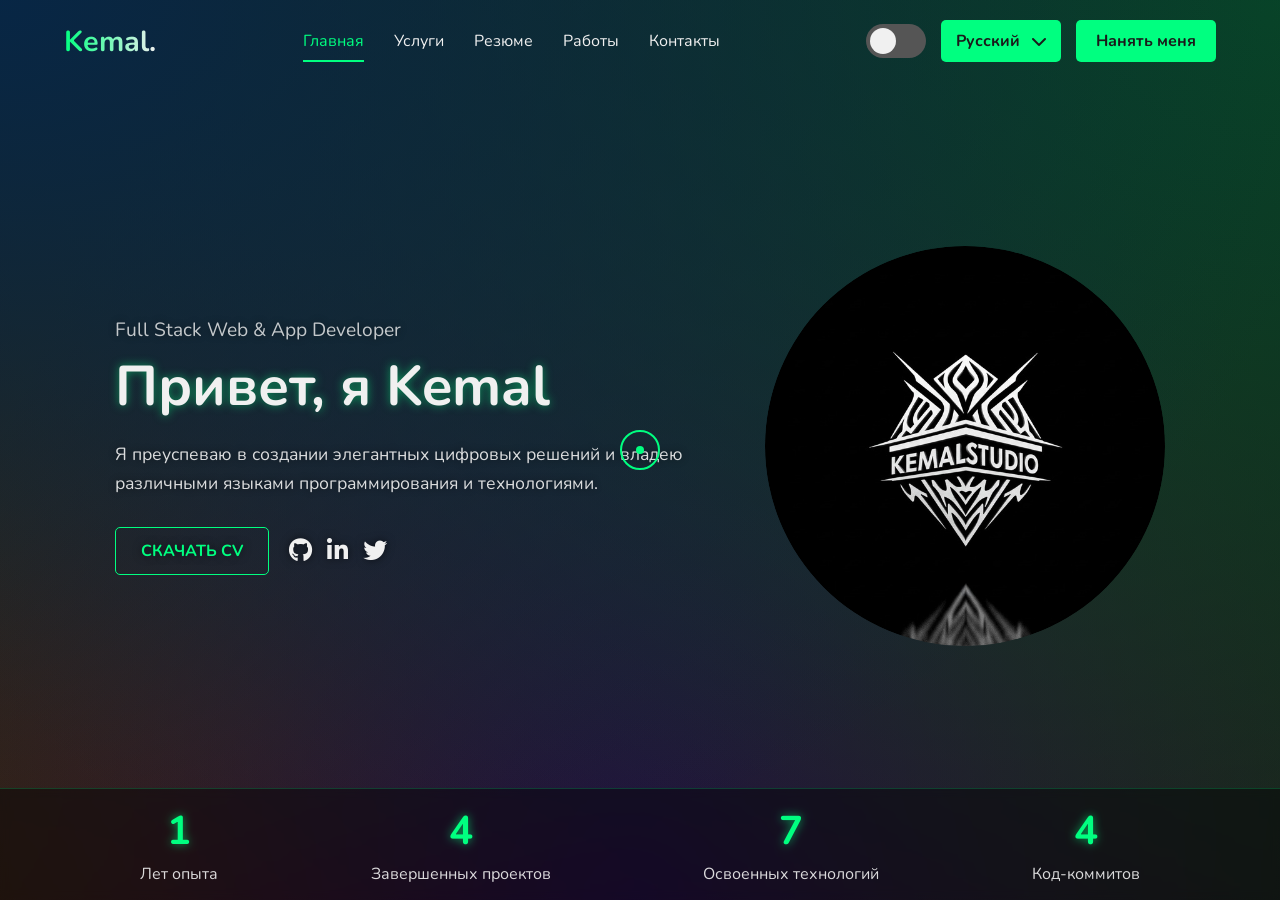
==== commit a5b782e2: "1.47" ====
--- a/index.html
+++ b/index.html
@@ -12,7 +12,7 @@
 
 <body class="dark-theme">
 
-    <!-- Элемент для анимации пер   -->
+    <!-- Элемент для анимации пе   -->
     <div id="page-transition-overlay">
         <div class="loader"></div>
     </div>
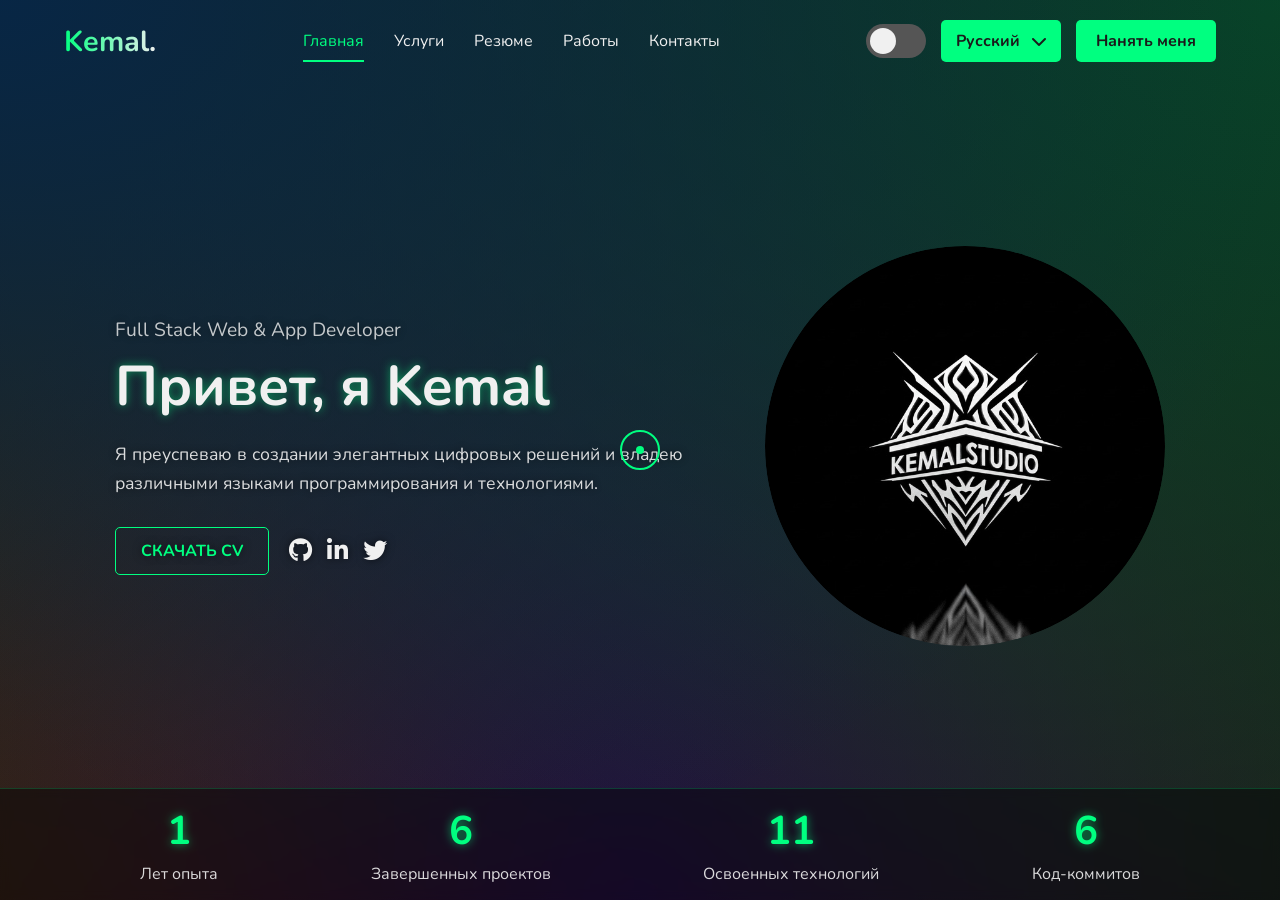
==== commit 4ae82ad0: "1.48" ====
--- a/index.html
+++ b/index.html
@@ -12,7 +12,7 @@
 
 <body class="dark-theme">
 
-    <!-- Элемент для анимации пе   -->
+    <!-- Элемент для анимации пе  -->
     <div id="page-transition-overlay">
         <div class="loader"></div>
     </div>
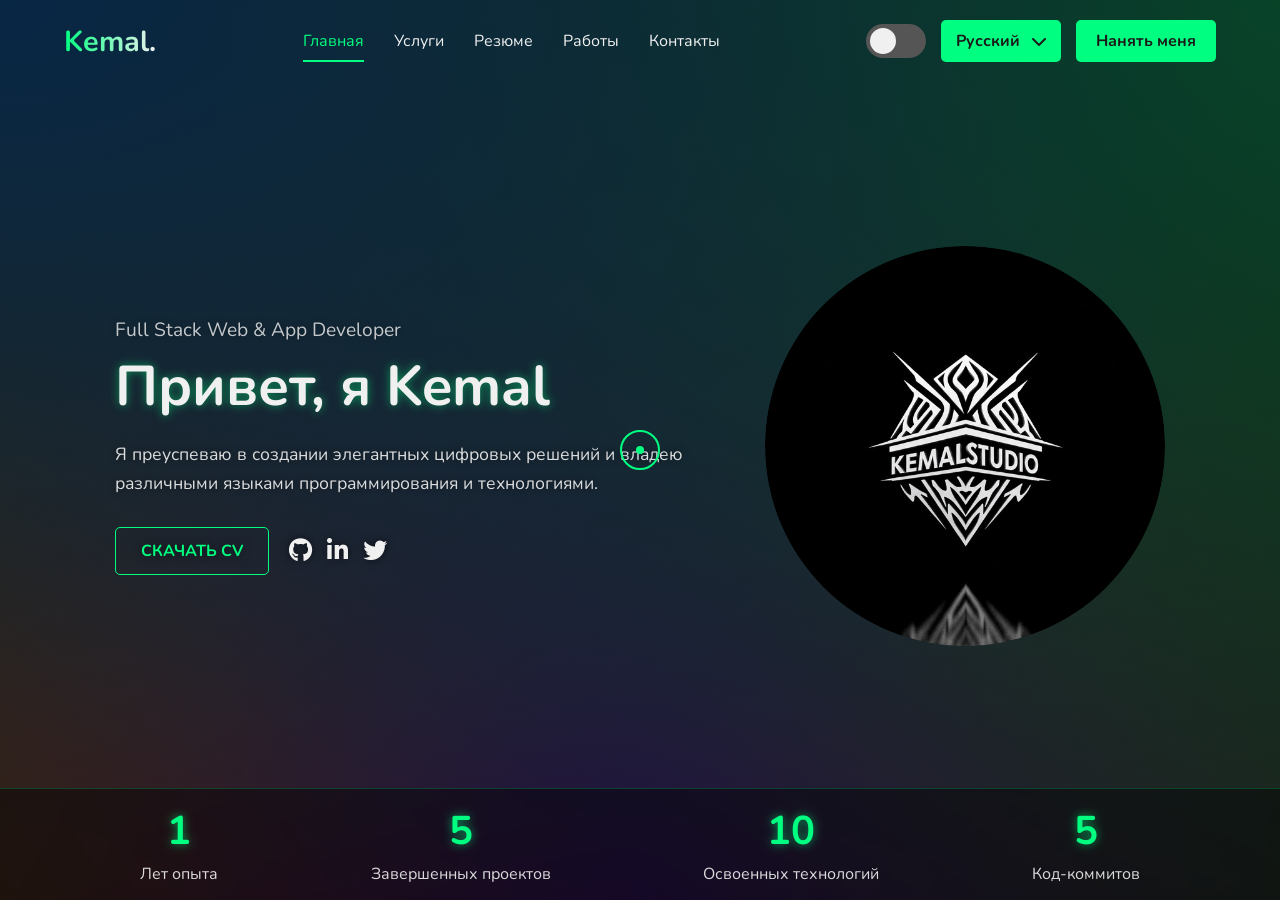
==== commit 2c663e66: "1.50" ====
--- a/index.html
+++ b/index.html
@@ -12,7 +12,7 @@
 
 <body class="dark-theme">
 
-    <!-- Элемент для анимации пе  -->
+    <!-- Элемент для анимации п -->
     <div id="page-transition-overlay">
         <div class="loader"></div>
     </div>
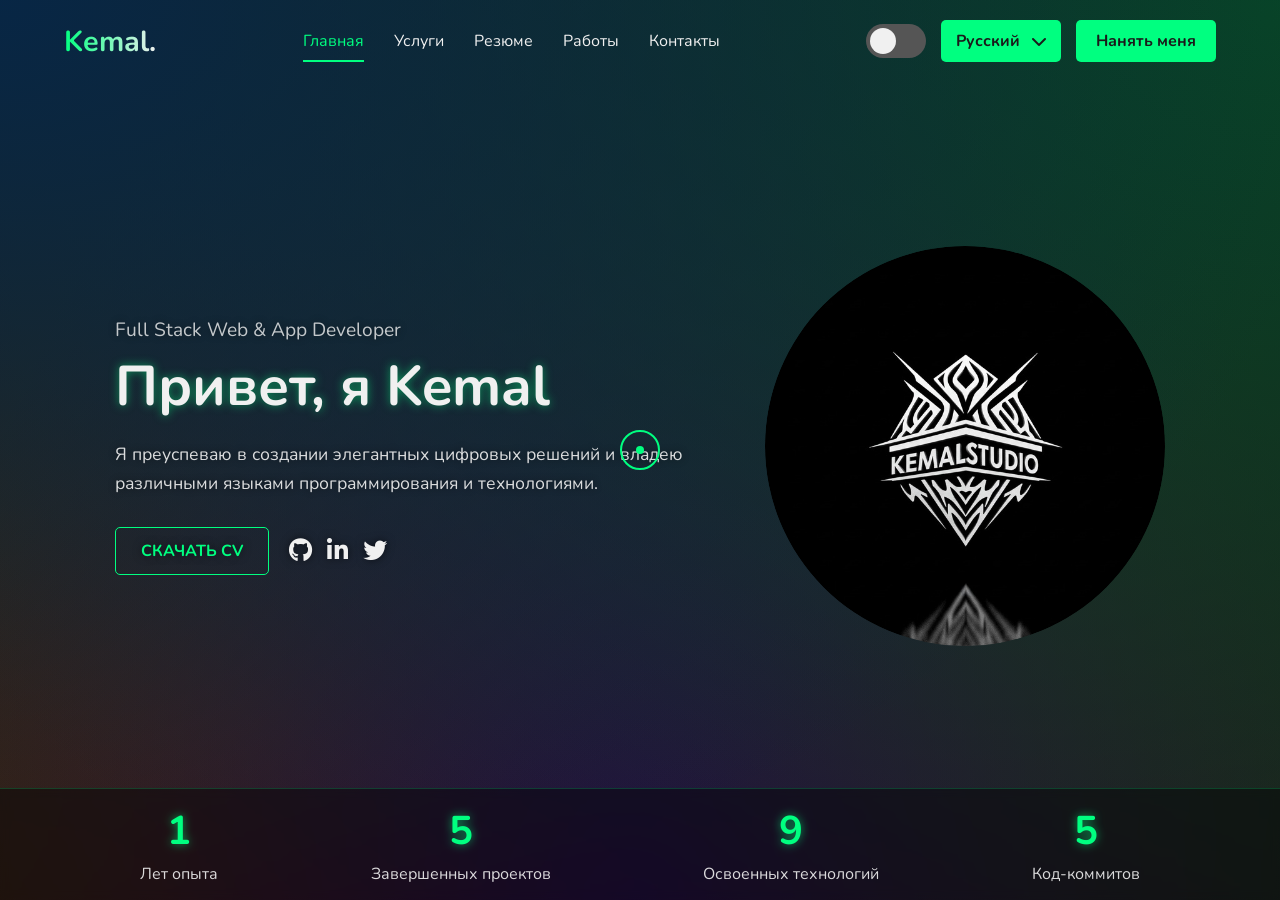
==== commit 234edfa4: "1.51" ====
--- a/index.html
+++ b/index.html
@@ -12,7 +12,7 @@
 
 <body class="dark-theme">
 
-    <!-- Элемент для анимации п -->
+    <!-- Элемент для анимации  -->
     <div id="page-transition-overlay">
         <div class="loader"></div>
     </div>
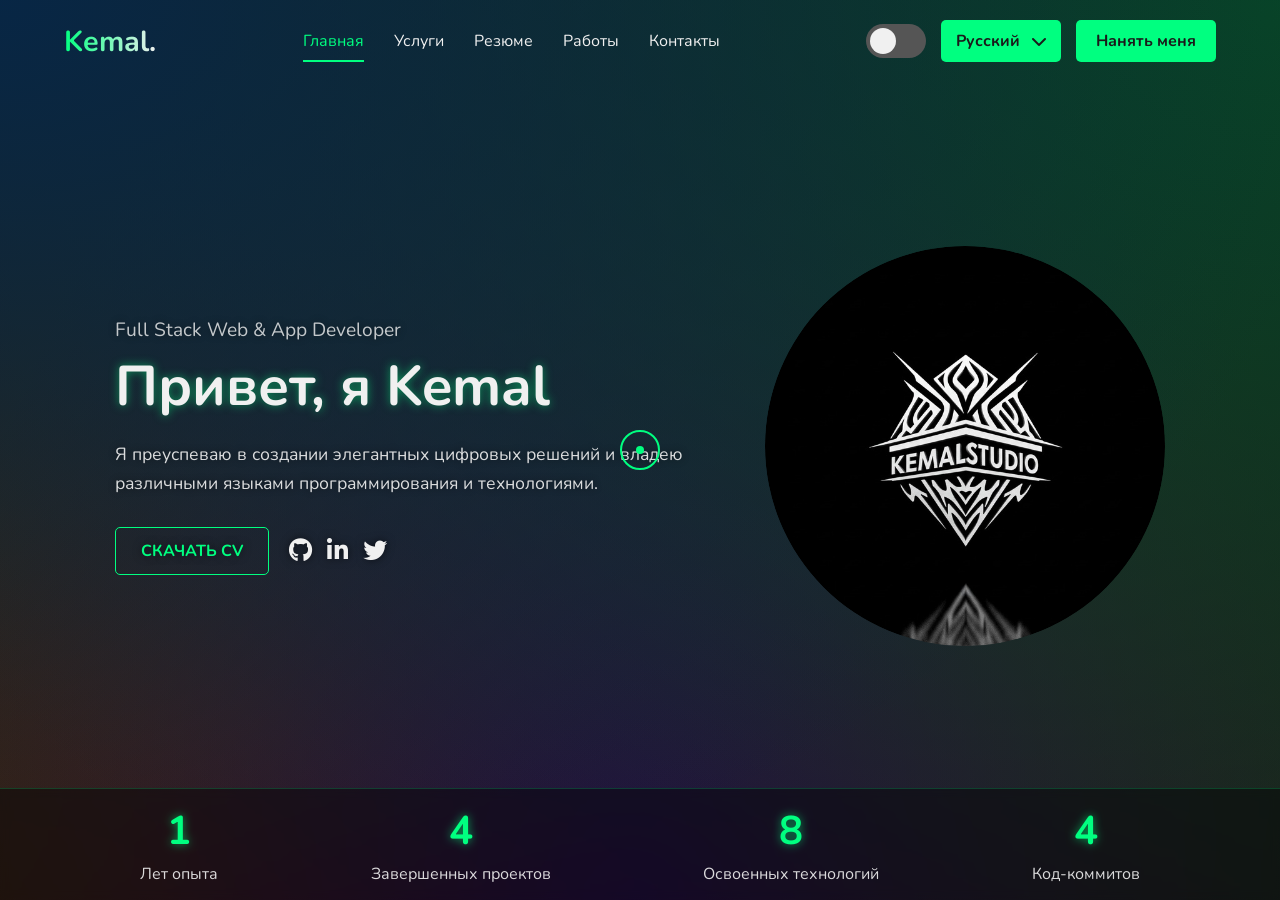
==== commit 3cb390d0: "1.52" ====
--- a/index.html
+++ b/index.html
@@ -12,7 +12,7 @@
 
 <body class="dark-theme">
 
-    <!-- Элемент для анимации  -->
+    <!-- Элемент для анимаци  -->
     <div id="page-transition-overlay">
         <div class="loader"></div>
     </div>
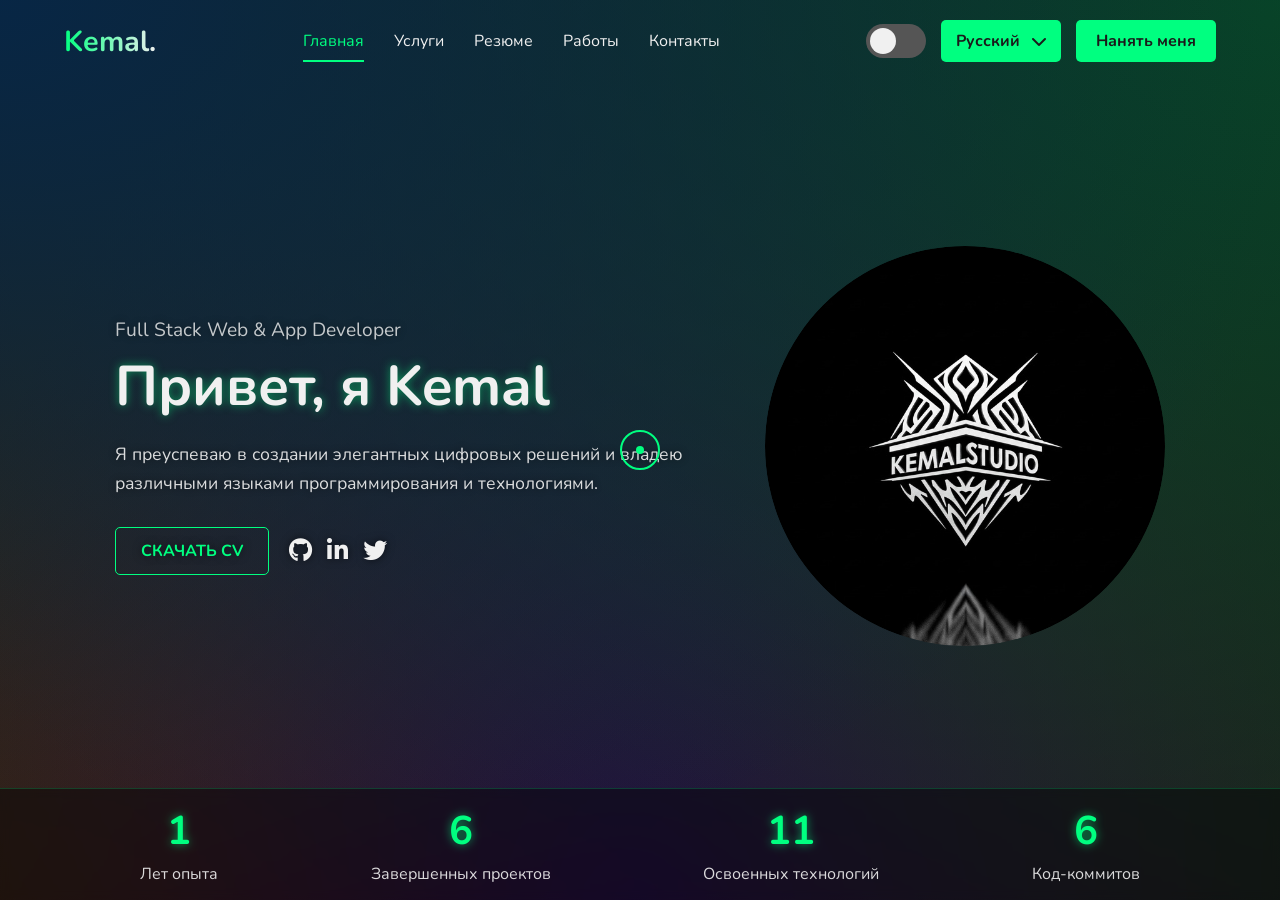
==== commit 51567c24: "1.53" ====
--- a/index.html
+++ b/index.html
@@ -12,7 +12,7 @@
 
 <body class="dark-theme">
 
-    <!-- Элемент для анимаци  -->
+    <!-- Элемент для анимаци -->
     <div id="page-transition-overlay">
         <div class="loader"></div>
     </div>
